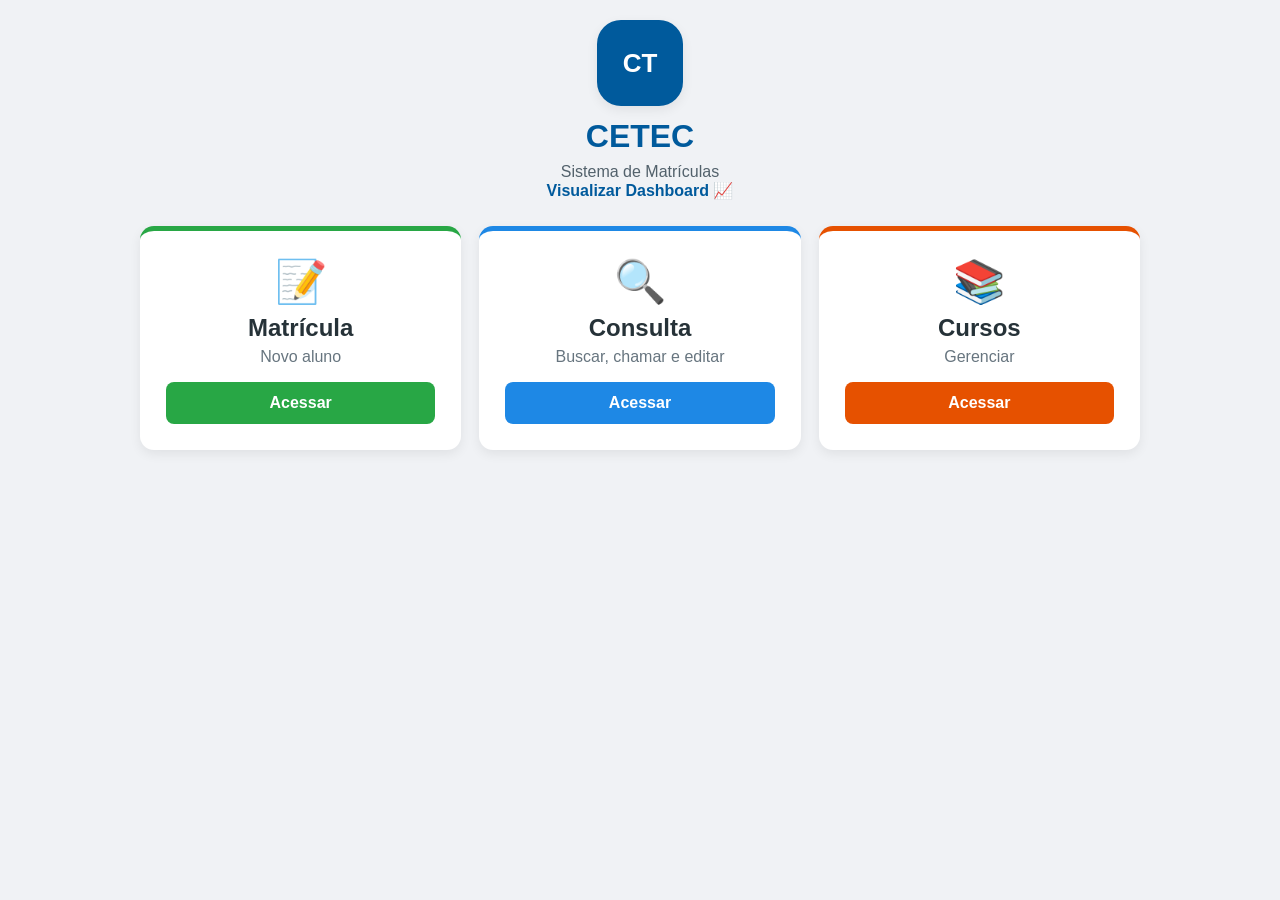
==== index.html @ 82d27384 "Add files via upload" ====
<!DOCTYPE html>
<html lang="pt-br">
<head>
  <meta charset="UTF-8">
  <meta name="viewport" content="width=device-width, initial-scale=1.0">
  <meta name="theme-color" content="#005a9c">
  <title>CETEC - Menu</title>
  <link rel="manifest" href="manifest.json">
  <link rel="icon" href="icon-192.png">
  <link rel="stylesheet" href="style.css">
</head>
<body class="centralizado">
  <div class="header-home">
    <div class="logo-cetec">CT</div>
    <h1>CETEC</h1>
    <p>Sistema de Matrículas</p>
    <a href="dashboard.html" class="header-link">Visualizar Dashboard 📈</a><br>
    <button id="installButton" class="install-btn oculto">Instalar aplicativo</button>
  </div>

  <div class="container-menu">
    <div class="card-menu" id="c-mat">
      <span class="icon">📝</span>
      <h2>Matrícula</h2>
      <p>Novo aluno</p>
      <button>Acessar</button>
    </div>

    <div class="card-menu" id="c-con">
      <span class="icon">🔍</span>
      <h2>Consulta</h2>
      <p>Buscar, chamar e editar</p>
      <button>Acessar</button>
    </div>

    <div class="card-menu" id="c-cur">
      <span class="icon">📚</span>
      <h2>Cursos</h2>
      <p>Gerenciar</p>
      <button>Acessar</button>
    </div>
  </div>

  <script type="module">
    import "./pwa.js";

    document.getElementById("c-mat").onclick = () => window.location.href = "matricula.html";
    document.getElementById("c-con").onclick = () => window.location.href = "consulta.html";
    document.getElementById("c-cur").onclick = () => window.location.href = "cursos.html";
  </script>
</body>
</html>
---- style.css ----
:root {
  --azul: #005a9c;
  --azul-2: #1e88e5;
  --verde: #28a745;
  --laranja: #e65100;
  --vermelho: #dc3545;
  --cinza: #6c757d;
  --fundo: #f0f2f5;
  --texto: #263238;
  --borda: #e6e9ee;
  --sombra: 0 4px 12px rgba(0, 0, 0, 0.07);
}

* { box-sizing: border-box; }

body {
  font-family: Arial, Helvetica, sans-serif;
  background: var(--fundo);
  color: var(--texto);
  margin: 0;
  min-height: 100vh;
}

body.centralizado {
  display: flex;
  flex-direction: column;
  align-items: center;
  padding: 20px;
}

.header-home {
  text-align: center;
  margin-bottom: 26px;
  width: 100%;
  max-width: 1000px;
}

.logo-cetec {
  width: 86px;
  height: 86px;
  border-radius: 24px;
  background: var(--azul);
  color: white;
  display: inline-flex;
  align-items: center;
  justify-content: center;
  font-size: 26px;
  font-weight: 800;
  box-shadow: var(--sombra);
  margin-bottom: 12px;
}

.header-home h1,
.header h1,
.header h2 {
  color: var(--azul);
  margin: 0;
}

.header-home p,
.subtitulo {
  margin: 8px 0 0;
  color: #52616b;
}

.header-link,
.install-btn,
.btn-voltar,
.btn-link {
  display: inline-flex;
  align-items: center;
  justify-content: center;
  gap: 6px;
  text-decoration: none;
  font-weight: bold;
  border: 0;
  border-radius: 8px;
  cursor: pointer;
}

.header-link { color: var(--azul); }
.install-btn { background: var(--azul); color: white; padding: 11px 16px; margin-top: 8px; }
.install-btn.oculto { display: none; }
.btn-link { background: var(--azul); color: white; padding: 10px 15px; }
.btn-positivo { background: var(--verde); }

.container-menu {
  display: grid;
  grid-template-columns: repeat(auto-fit, minmax(220px, 1fr));
  gap: 18px;
  width: 100%;
  max-width: 1000px;
}

.card-menu {
  background: white;
  padding: 26px;
  border-radius: 14px;
  box-shadow: var(--sombra);
  text-align: center;
  border-top: 5px solid var(--azul);
  cursor: pointer;
  transition: transform 0.2s, box-shadow 0.2s;
}

.card-menu:hover { transform: translateY(-4px); box-shadow: 0 8px 18px rgba(0,0,0,.11); }
.card-menu .icon { font-size: 42px; display: block; margin-bottom: 8px; }
.card-menu h2 { margin: 0 0 6px; }
.card-menu p { margin: 0 0 16px; color: #67757f; }
.card-menu button,
button.btn-primario {
  background: var(--azul);
  color: white;
  border: none;
  padding: 12px;
  width: 100%;
  border-radius: 8px;
  cursor: pointer;
  font-weight: bold;
  font-size: 1em;
}

#c-mat { border-color: var(--verde); }
#c-mat button { background: var(--verde); }
#c-con { border-color: var(--azul-2); }
#c-con button { background: var(--azul-2); }
#c-cur { border-color: var(--laranja); }
#c-cur button { background: var(--laranja); }

.page { padding: 16px; }
.container {
  max-width: 1200px;
  margin: 0 auto;
  background: white;
  padding: 20px;
  border-radius: 14px;
  box-shadow: var(--sombra);
}
.full-container { max-width: 1400px; }
.form-container { max-width: 650px; }

.header {
  display: flex;
  justify-content: space-between;
  align-items: center;
  gap: 12px;
  flex-wrap: wrap;
  margin-bottom: 20px;
  border-bottom: 2px solid #f0f2f5;
  padding-bottom: 15px;
}
.header-actions { display: flex; gap: 10px; flex-wrap: wrap; }

.btn-voltar { background: var(--cinza); color: white; padding: 10px 15px; }

label {
  font-weight: bold;
  color: #495057;
  display: block;
  margin-top: 14px;
  margin-bottom: 5px;
}

input, select {
  width: 100%;
  padding: 12px;
  border: 1px solid #cfd7df;
  border-radius: 8px;
  background: #f8f9fa;
  font-size: 1em;
}

input:disabled, select:disabled { opacity: .65; background: #edf1f5; }
input:focus, select:focus { outline: 2px solid rgba(0,90,156,.18); border-color: var(--azul); }

.btns {
  display: flex;
  justify-content: space-between;
  gap: 10px;
  margin-top: 25px;
  border-top: 1px solid #f0f2f5;
  padding-top: 20px;
}

.btn-salvar,
.btn-cancelar,
.btn-secundario,
.btn-add {
  border: none;
  padding: 12px 20px;
  border-radius: 8px;
  cursor: pointer;
  font-weight: bold;
}
.btn-salvar { background: var(--verde); color: white; flex: 1; }
.btn-cancelar { background: var(--cinza); color: white; text-decoration: none; text-align: center; flex: 1; }
.btn-secundario { background: #edf3f8; color: var(--azul); border: 1px solid #cfe0ed; }
.btn-add { background: var(--verde); color: white; }

.filters-box {
  background: #f8fbfe;
  border: 1px solid #dbe7f1;
  border-radius: 14px;
  padding: 15px;
  margin-bottom: 18px;
}
.filters-grid { display: grid; gap: 10px; }
.consulta-grid { grid-template-columns: 1.7fr repeat(4, minmax(145px, 1fr)); }
.dashboard-grid-filtros { grid-template-columns: repeat(6, minmax(145px, 1fr)); }
.field label { margin-top: 0; font-size: .86em; color: #60717d; }
.field-wide { grid-column: span 2; }
.filter-actions { display: flex; gap: 10px; flex-wrap: wrap; margin-top: 14px; }

.summary-grid {
  display: grid;
  grid-template-columns: repeat(auto-fit, minmax(150px, 1fr));
  gap: 12px;
  margin: 14px 0 18px;
}
.summary-card {
  background: white;
  border: 1px solid var(--borda);
  border-radius: 12px;
  padding: 14px;
  box-shadow: 0 3px 9px rgba(0,0,0,.04);
}
.summary-card span { display: block; font-size: .86em; color: #67757f; margin-bottom: 6px; }
.summary-card strong { font-size: 1.9em; color: var(--azul); }
.summary-card.destaque { background: linear-gradient(135deg, #f3f9ff, #ffffff); border-color: #b9d7ee; }

.table-toolbar {
  display: flex;
  justify-content: space-between;
  align-items: center;
  gap: 10px;
  color: #52616b;
  font-size: .95em;
  margin: 5px 0 12px;
}
.table-wrapper { overflow-x: auto; width: 100%; border: 1px solid var(--borda); border-radius: 12px; }
table { width: 100%; border-collapse: collapse; min-width: 980px; }
th, td { padding: 12px; border-bottom: 1px solid var(--borda); text-align: left; vertical-align: middle; }
th { background: #f8f9fa; color: #333; font-size: .9em; }
td small { color: #697984; }
tr:hover td { background: #fbfdff; }

.badge {
  display: inline-flex;
  align-items: center;
  padding: 5px 8px;
  border-radius: 999px;
  font-size: .85em;
  font-weight: bold;
  background: #eef2f5;
  color: #455a64;
  margin-bottom: 6px;
}
.status-espera { background: #fff3e0; color: var(--laranja); }
.status-curso { background: #e8f5e9; color: var(--verde); }
.status-chamado { background: #e3f2fd; color: var(--azul-2); }
.status-matriculado { background: #f3e5f5; color: #8e24aa; }
.status-concluido { background: #eceff1; color: #455a64; }
.status-desistente { background: #ffebee; color: var(--vermelho); }
.status-inline { padding: 8px; font-size: .88em; min-width: 140px; }

.btn-group { display: grid; grid-template-columns: repeat(4, minmax(42px, auto)); gap: 6px; }
.btn-group-5 { grid-template-columns: repeat(4, minmax(42px, auto)); }
.btn { padding: 8px 10px; cursor: pointer; border: none; border-radius: 6px; color: white; font-weight: bold; text-align: center; white-space: nowrap; }
.btn-zap { background: #1fa855; }
.btn-pdf { background: #17a2b8; }
.btn-edit { background: #ffc107; color: black; }
.btn-del { background: var(--vermelho); }

.grid-dashboard {
  display: grid;
  grid-template-columns: repeat(auto-fit, minmax(300px, 1fr));
  gap: 20px;
}
.card-dashboard {
  background: white;
  padding: 20px;
  border-radius: 14px;
  text-align: center;
  box-shadow: 0 4px 10px rgba(0,0,0,0.05);
  border: 1px solid var(--borda);
}
.card-dashboard h3 { margin-top: 0; color: #32434d; }
.big-num { font-size: 3.5em; color: var(--azul); font-weight: bold; }
.chart-box { height: 270px; position: relative; width: 100%; }

.add-box { display: grid; grid-template-columns: 1fr auto; gap: 10px; margin-bottom: 24px; }
ul.lista { list-style: none; padding: 0; margin: 0; }
ul.lista li { padding: 15px; border-bottom: 1px solid #eee; display: flex; justify-content: space-between; align-items: center; gap: 10px; font-size: 1.05em; }

.loading { opacity: .75; }
.empty { text-align: center; color: #67757f; padding: 24px; }

@media (max-width: 1100px) {
  .consulta-grid,
  .dashboard-grid-filtros { grid-template-columns: repeat(2, minmax(0, 1fr)); }
  .field-wide { grid-column: span 2; }
}

@media (max-width: 720px) {
  .page { padding: 10px; }
  .container { padding: 16px; }
  .consulta-grid,
  .dashboard-grid-filtros { grid-template-columns: 1fr; }
  .field-wide { grid-column: span 1; }
  .btns { flex-direction: column; }
  .add-box { grid-template-columns: 1fr; }
  .header h1, .header h2 { font-size: 1.35em; }
  .header-actions { width: 100%; }
  .header-actions a { flex: 1; }
  .btn-group, .btn-group-5 { grid-template-columns: repeat(2, minmax(44px, 1fr)); }
  body.centralizado { padding: 14px; }
  .summary-card strong { font-size: 1.55em; }
  .chart-box { height: 240px; }
}

@media print {
  body { background: white; }
  .no-print, .filter-actions, .header-actions, .btn-group, .status-inline, .btn-voltar, .btn-link { display: none !important; }
  .page { padding: 0; }
  .container { box-shadow: none; border-radius: 0; max-width: none; }
  .filters-box { display: none; }
  .table-wrapper { overflow: visible; border: none; }
  table { min-width: 0; font-size: 11px; }
  th, td { padding: 7px; }
  .summary-grid { grid-template-columns: repeat(5, 1fr); }
}
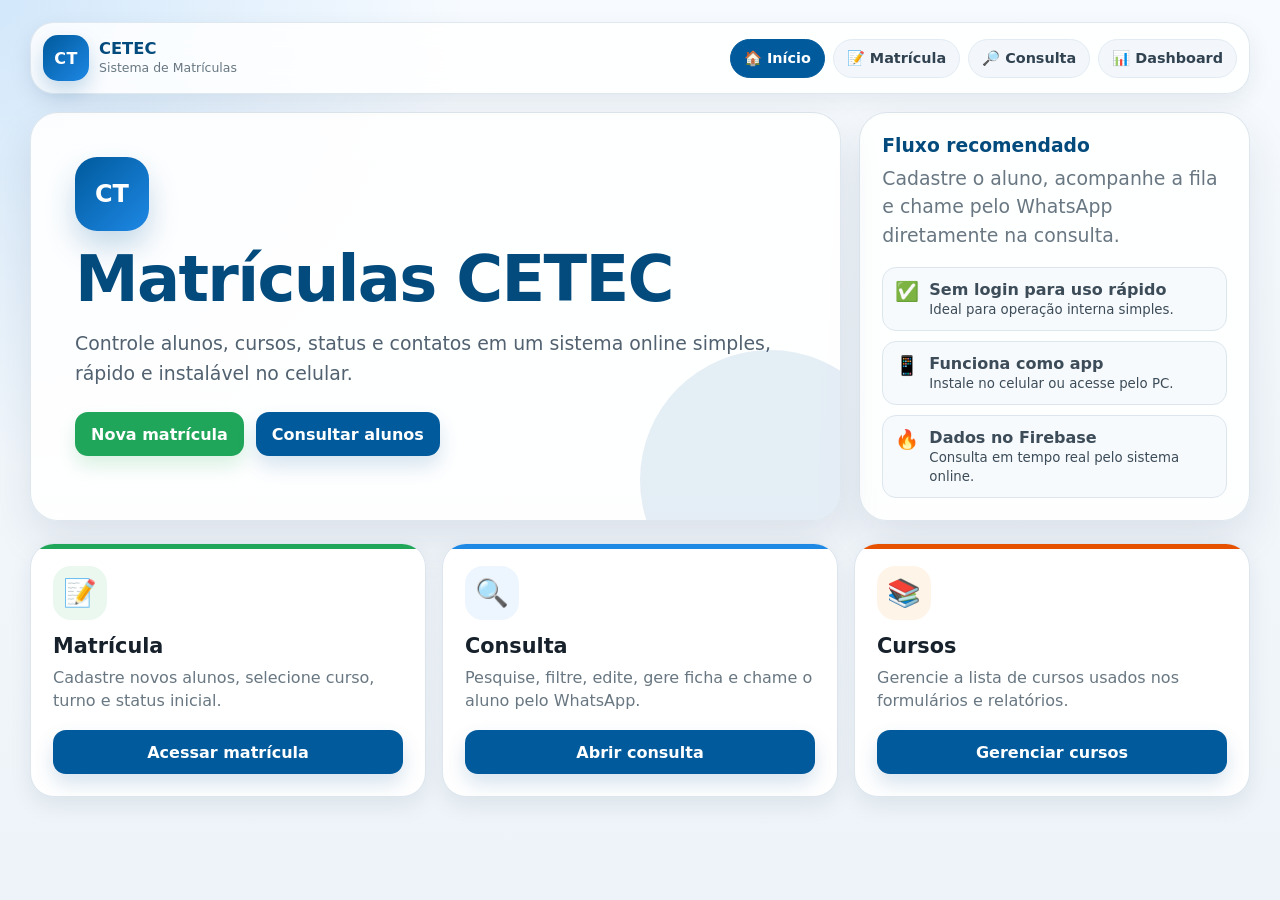
==== commit 8fa58420: "Add files via upload" ====
--- a/index.html
+++ b/index.html
@@ -4,49 +4,85 @@
   <meta charset="UTF-8">
   <meta name="viewport" content="width=device-width, initial-scale=1.0">
   <meta name="theme-color" content="#005a9c">
-  <title>CETEC - Menu</title>
+  <title>CETEC - Sistema de Matrículas</title>
   <link rel="manifest" href="manifest.json">
   <link rel="icon" href="icon-192.png">
   <link rel="stylesheet" href="style.css">
 </head>
-<body class="centralizado">
-  <div class="header-home">
-    <div class="logo-cetec">CT</div>
-    <h1>CETEC</h1>
-    <p>Sistema de Matrículas</p>
-    <a href="dashboard.html" class="header-link">Visualizar Dashboard 📈</a><br>
-    <button id="installButton" class="install-btn oculto">Instalar aplicativo</button>
-  </div>
+<body class="home-page">
+  <header class="topbar">
+    <a class="brand" href="index.html" aria-label="Ir para o menu inicial">
+      <span class="brand-mark">CT</span>
+      <span class="brand-text"><strong>CETEC</strong><span>Sistema de Matrículas</span></span>
+    </a>
+    <nav class="nav-pills" aria-label="Navegação principal">
+      <a class="active" href="index.html">🏠 Início</a>
+      <a href="matricula.html">📝 Matrícula</a>
+      <a href="consulta.html">🔎 Consulta</a>
+      <a href="dashboard.html">📊 Dashboard</a>
+    </nav>
+  </header>
 
-  <div class="container-menu">
-    <div class="card-menu" id="c-mat">
-      <span class="icon">📝</span>
-      <h2>Matrícula</h2>
-      <p>Novo aluno</p>
-      <button>Acessar</button>
-    </div>
+  <main class="home-shell">
+    <section class="hero">
+      <div class="hero-card">
+        <div class="hero-logo">CT</div>
+        <h1>Matrículas CETEC</h1>
+        <p>Controle alunos, cursos, status e contatos em um sistema online simples, rápido e instalável no celular.</p>
+        <div class="hero-actions">
+          <a class="btn btn-positivo" href="matricula.html">Nova matrícula</a>
+          <a class="btn btn-link" href="consulta.html">Consultar alunos</a>
+          <button id="installButton" class="install-btn oculto" type="button">Instalar aplicativo</button>
+        </div>
+      </div>
 
-    <div class="card-menu" id="c-con">
-      <span class="icon">🔍</span>
-      <h2>Consulta</h2>
-      <p>Buscar, chamar e editar</p>
-      <button>Acessar</button>
-    </div>
+      <aside class="side-card">
+        <div>
+          <h3>Fluxo recomendado</h3>
+          <p>Cadastre o aluno, acompanhe a fila e chame pelo WhatsApp diretamente na consulta.</p>
+        </div>
+        <div class="info-list">
+          <div class="info-item"><span>✅</span><div><strong>Sem login para uso rápido</strong><br><small>Ideal para operação interna simples.</small></div></div>
+          <div class="info-item"><span>📱</span><div><strong>Funciona como app</strong><br><small>Instale no celular ou acesse pelo PC.</small></div></div>
+          <div class="info-item"><span>🔥</span><div><strong>Dados no Firebase</strong><br><small>Consulta em tempo real pelo sistema online.</small></div></div>
+        </div>
+      </aside>
+    </section>
 
-    <div class="card-menu" id="c-cur">
-      <span class="icon">📚</span>
-      <h2>Cursos</h2>
-      <p>Gerenciar</p>
-      <button>Acessar</button>
-    </div>
-  </div>
+    <section class="container-menu" aria-label="Atalhos do sistema">
+      <div class="card-menu" id="c-mat" role="button" tabindex="0">
+        <span class="icon">📝</span>
+        <h2>Matrícula</h2>
+        <p>Cadastre novos alunos, selecione curso, turno e status inicial.</p>
+        <button type="button">Acessar matrícula</button>
+      </div>
+
+      <div class="card-menu" id="c-con" role="button" tabindex="0">
+        <span class="icon">🔍</span>
+        <h2>Consulta</h2>
+        <p>Pesquise, filtre, edite, gere ficha e chame o aluno pelo WhatsApp.</p>
+        <button type="button">Abrir consulta</button>
+      </div>
+
+      <div class="card-menu" id="c-cur" role="button" tabindex="0">
+        <span class="icon">📚</span>
+        <h2>Cursos</h2>
+        <p>Gerencie a lista de cursos usados nos formulários e relatórios.</p>
+        <button type="button">Gerenciar cursos</button>
+      </div>
+    </section>
+  </main>
 
   <script type="module">
     import "./pwa.js";
-
-    document.getElementById("c-mat").onclick = () => window.location.href = "matricula.html";
-    document.getElementById("c-con").onclick = () => window.location.href = "consulta.html";
-    document.getElementById("c-cur").onclick = () => window.location.href = "cursos.html";
+    const ir = (id, url) => {
+      const el = document.getElementById(id);
+      el.onclick = () => window.location.href = url;
+      el.onkeydown = (event) => { if (event.key === "Enter") window.location.href = url; };
+    };
+    ir("c-mat", "matricula.html");
+    ir("c-con", "consulta.html");
+    ir("c-cur", "cursos.html");
   </script>
 </body>
 </html>
--- a/style.css
+++ b/style.css
@@ -1,331 +1,506 @@
 :root {
-  --azul: #005a9c;
-  --azul-2: #1e88e5;
-  --verde: #28a745;
-  --laranja: #e65100;
-  --vermelho: #dc3545;
-  --cinza: #6c757d;
-  --fundo: #f0f2f5;
-  --texto: #263238;
-  --borda: #e6e9ee;
-  --sombra: 0 4px 12px rgba(0, 0, 0, 0.07);
+  --primary: #005a9c;
+  --primary-700: #034a7d;
+  --primary-50: #eef7ff;
+  --accent: #1e88e5;
+  --success: #20a65a;
+  --warning: #e65100;
+  --danger: #dc3545;
+  --purple: #8e24aa;
+  --muted: #687782;
+  --text: #17212b;
+  --surface: #ffffff;
+  --surface-soft: #f7fafd;
+  --border: #dde6ee;
+  --bg: #edf3f8;
+  --radius: 18px;
+  --radius-sm: 12px;
+  --shadow: 0 18px 45px rgba(15, 41, 68, .10);
+  --shadow-soft: 0 8px 22px rgba(15, 41, 68, .08);
 }
 
 * { box-sizing: border-box; }
-
+html { scroll-behavior: smooth; }
 body {
-  font-family: Arial, Helvetica, sans-serif;
-  background: var(--fundo);
-  color: var(--texto);
   margin: 0;
   min-height: 100vh;
-}
-
-body.centralizado {
+  font-family: Inter, ui-sans-serif, system-ui, -apple-system, BlinkMacSystemFont, "Segoe UI", Arial, sans-serif;
+  color: var(--text);
+  background:
+    radial-gradient(circle at top left, rgba(30,136,229,.17), transparent 30%),
+    linear-gradient(180deg, #f7fbff 0%, var(--bg) 100%);
+}
+
+body.home-page { padding: 22px; }
+body.app-page { padding: 18px; }
+
+a { color: inherit; }
+button, input, select { font: inherit; }
+button { -webkit-tap-highlight-color: transparent; }
+
+.topbar {
+  width: min(1220px, 100%);
+  margin: 0 auto 18px;
+  display: flex;
+  align-items: center;
+  justify-content: space-between;
+  gap: 14px;
+  padding: 12px;
+  background: rgba(255,255,255,.84);
+  border: 1px solid rgba(221,230,238,.9);
+  border-radius: 24px;
+  box-shadow: var(--shadow-soft);
+  backdrop-filter: blur(14px);
+  position: sticky;
+  top: 10px;
+  z-index: 30;
+}
+.brand {
+  display: inline-flex;
+  align-items: center;
+  gap: 10px;
+  text-decoration: none;
+  min-width: max-content;
+}
+.brand-mark {
+  width: 46px;
+  height: 46px;
+  border-radius: 15px;
+  display: inline-flex;
+  align-items: center;
+  justify-content: center;
+  background: linear-gradient(135deg, var(--primary), var(--accent));
+  color: #fff;
+  font-weight: 900;
+  letter-spacing: .5px;
+  box-shadow: 0 10px 20px rgba(0,90,156,.22);
+}
+.brand-text strong { display: block; color: var(--primary-700); line-height: 1; font-size: 1.02rem; }
+.brand-text span { display: block; color: var(--muted); font-size: .78rem; margin-top: 3px; }
+.nav-pills {
+  display: flex;
+  align-items: center;
+  justify-content: flex-end;
+  gap: 8px;
+  flex-wrap: wrap;
+}
+.nav-pills a,
+.header-link {
+  display: inline-flex;
+  align-items: center;
+  justify-content: center;
+  gap: 7px;
+  text-decoration: none;
+  color: #314251;
+  background: #f3f7fb;
+  border: 1px solid #e2ebf3;
+  border-radius: 999px;
+  padding: 10px 13px;
+  font-weight: 800;
+  font-size: .9rem;
+  transition: .18s ease;
+}
+.nav-pills a:hover,
+.header-link:hover { background: var(--primary-50); color: var(--primary); transform: translateY(-1px); }
+.nav-pills a.active { background: var(--primary); color: #fff; border-color: var(--primary); }
+
+.app-main,
+.home-shell,
+.container {
+  width: min(1220px, 100%);
+  margin: 0 auto;
+}
+.container {
+  background: var(--surface);
+  border: 1px solid rgba(221,230,238,.95);
+  border-radius: var(--radius);
+  box-shadow: var(--shadow);
+  padding: 22px;
+}
+.full-container { max-width: 1420px; }
+.form-container { max-width: 820px; }
+
+.hero {
+  width: min(1220px, 100%);
+  margin: 0 auto 22px;
+  display: grid;
+  grid-template-columns: minmax(0, 1.35fr) minmax(320px, .65fr);
+  gap: 18px;
+  align-items: stretch;
+}
+.hero-card,
+.side-card,
+.panel {
+  background: rgba(255,255,255,.9);
+  border: 1px solid rgba(221,230,238,.95);
+  border-radius: 28px;
+  box-shadow: var(--shadow);
+}
+.hero-card { padding: clamp(24px, 4vw, 44px); overflow: hidden; position: relative; }
+.hero-card::after {
+  content: "";
+  position: absolute;
+  inset: auto -60px -90px auto;
+  width: 260px;
+  height: 260px;
+  border-radius: 50%;
+  background: rgba(0,90,156,.10);
+}
+.logo-cetec,
+.hero-logo {
+  width: 74px;
+  height: 74px;
+  border-radius: 22px;
+  background: linear-gradient(135deg, var(--primary), var(--accent));
+  color: #fff;
+  display: inline-flex;
+  align-items: center;
+  justify-content: center;
+  font-size: 24px;
+  font-weight: 900;
+  box-shadow: 0 16px 30px rgba(0,90,156,.22);
+  margin-bottom: 18px;
+}
+.hero h1 {
+  margin: 0;
+  color: var(--primary-700);
+  font-size: clamp(2.1rem, 5vw, 4.2rem);
+  line-height: .95;
+  letter-spacing: -1.7px;
+}
+.hero p { color: #516170; font-size: clamp(1rem, 2vw, 1.18rem); max-width: 720px; line-height: 1.6; margin: 18px 0 0; }
+.hero-actions { display: flex; flex-wrap: wrap; gap: 12px; margin-top: 24px; position: relative; z-index: 2; }
+.side-card { padding: 22px; display: flex; flex-direction: column; justify-content: space-between; }
+.side-card h3 { margin: 0 0 8px; color: var(--primary-700); }
+.side-card p { color: var(--muted); margin: 0; line-height: 1.5; }
+.info-list { display: grid; gap: 10px; margin-top: 18px; }
+.info-item { display: flex; gap: 10px; align-items: flex-start; color: #3c4c58; background: var(--surface-soft); border: 1px solid var(--border); border-radius: 14px; padding: 12px; }
+.info-item span:first-child { font-size: 1.2rem; }
+
+.container-menu {
+  width: min(1220px, 100%);
+  margin: 0 auto;
+  display: grid;
+  grid-template-columns: repeat(3, minmax(0, 1fr));
+  gap: 16px;
+}
+.card-menu {
+  background: var(--surface);
+  border: 1px solid var(--border);
+  border-radius: 24px;
+  box-shadow: var(--shadow-soft);
+  padding: 22px;
+  min-height: 230px;
   display: flex;
   flex-direction: column;
-  align-items: center;
-  padding: 20px;
-}
-
-.header-home {
-  text-align: center;
-  margin-bottom: 26px;
-  width: 100%;
-  max-width: 1000px;
-}
-
-.logo-cetec {
-  width: 86px;
-  height: 86px;
-  border-radius: 24px;
-  background: var(--azul);
-  color: white;
+  cursor: pointer;
+  transition: transform .18s ease, box-shadow .18s ease, border-color .18s ease;
+  position: relative;
+  overflow: hidden;
+}
+.card-menu::before { content: ""; position: absolute; inset: 0 0 auto; height: 5px; background: var(--primary); }
+.card-menu:hover { transform: translateY(-4px); box-shadow: var(--shadow); border-color: rgba(0,90,156,.28); }
+.card-menu .icon {
+  width: 54px;
+  height: 54px;
   display: inline-flex;
   align-items: center;
   justify-content: center;
-  font-size: 26px;
-  font-weight: 800;
-  box-shadow: var(--sombra);
-  margin-bottom: 12px;
-}
-
-.header-home h1,
-.header h1,
-.header h2 {
-  color: var(--azul);
-  margin: 0;
-}
-
-.header-home p,
-.subtitulo {
-  margin: 8px 0 0;
-  color: #52616b;
-}
-
-.header-link,
-.install-btn,
-.btn-voltar,
-.btn-link {
-  display: inline-flex;
-  align-items: center;
-  justify-content: center;
-  gap: 6px;
-  text-decoration: none;
-  font-weight: bold;
-  border: 0;
-  border-radius: 8px;
-  cursor: pointer;
-}
-
-.header-link { color: var(--azul); }
-.install-btn { background: var(--azul); color: white; padding: 11px 16px; margin-top: 8px; }
-.install-btn.oculto { display: none; }
-.btn-link { background: var(--azul); color: white; padding: 10px 15px; }
-.btn-positivo { background: var(--verde); }
-
-.container-menu {
-  display: grid;
-  grid-template-columns: repeat(auto-fit, minmax(220px, 1fr));
-  gap: 18px;
-  width: 100%;
-  max-width: 1000px;
-}
-
-.card-menu {
-  background: white;
-  padding: 26px;
-  border-radius: 14px;
-  box-shadow: var(--sombra);
-  text-align: center;
-  border-top: 5px solid var(--azul);
-  cursor: pointer;
-  transition: transform 0.2s, box-shadow 0.2s;
-}
-
-.card-menu:hover { transform: translateY(-4px); box-shadow: 0 8px 18px rgba(0,0,0,.11); }
-.card-menu .icon { font-size: 42px; display: block; margin-bottom: 8px; }
-.card-menu h2 { margin: 0 0 6px; }
-.card-menu p { margin: 0 0 16px; color: #67757f; }
-.card-menu button,
-button.btn-primario {
-  background: var(--azul);
-  color: white;
-  border: none;
-  padding: 12px;
-  width: 100%;
-  border-radius: 8px;
-  cursor: pointer;
-  font-weight: bold;
-  font-size: 1em;
-}
-
-#c-mat { border-color: var(--verde); }
-#c-mat button { background: var(--verde); }
-#c-con { border-color: var(--azul-2); }
-#c-con button { background: var(--azul-2); }
-#c-cur { border-color: var(--laranja); }
-#c-cur button { background: var(--laranja); }
-
-.page { padding: 16px; }
-.container {
-  max-width: 1200px;
-  margin: 0 auto;
-  background: white;
-  padding: 20px;
-  border-radius: 14px;
-  box-shadow: var(--sombra);
-}
-.full-container { max-width: 1400px; }
-.form-container { max-width: 650px; }
-
-.header {
+  border-radius: 18px;
+  background: var(--primary-50);
+  font-size: 27px;
+  margin-bottom: 14px;
+}
+.card-menu h2 { margin: 0 0 8px; color: var(--text); font-size: 1.3rem; }
+.card-menu p { color: var(--muted); margin: 0 0 18px; line-height: 1.45; }
+.card-menu button { margin-top: auto; }
+#c-mat::before { background: var(--success); }
+#c-con::before { background: var(--accent); }
+#c-cur::before { background: var(--warning); }
+#c-mat .icon { background: #eaf8f0; }
+#c-con .icon { background: #edf6ff; }
+#c-cur .icon { background: #fff4e8; }
+
+.header,
+.page-heading {
   display: flex;
   justify-content: space-between;
-  align-items: center;
-  gap: 12px;
+  align-items: flex-start;
+  gap: 16px;
   flex-wrap: wrap;
   margin-bottom: 20px;
-  border-bottom: 2px solid #f0f2f5;
-  padding-bottom: 15px;
-}
+}
+.header { border-bottom: 1px solid var(--border); padding-bottom: 16px; }
+.header h1,
+.header h2,
+.page-heading h1,
+.page-heading h2 { margin: 0; color: var(--primary-700); letter-spacing: -.3px; }
+.subtitulo { margin: 7px 0 0; color: var(--muted); line-height: 1.45; }
 .header-actions { display: flex; gap: 10px; flex-wrap: wrap; }
 
-.btn-voltar { background: var(--cinza); color: white; padding: 10px 15px; }
-
-label {
-  font-weight: bold;
-  color: #495057;
-  display: block;
-  margin-top: 14px;
-  margin-bottom: 5px;
-}
-
-input, select {
-  width: 100%;
-  padding: 12px;
-  border: 1px solid #cfd7df;
-  border-radius: 8px;
-  background: #f8f9fa;
-  font-size: 1em;
-}
-
-input:disabled, select:disabled { opacity: .65; background: #edf1f5; }
-input:focus, select:focus { outline: 2px solid rgba(0,90,156,.18); border-color: var(--azul); }
-
-.btns {
-  display: flex;
-  justify-content: space-between;
-  gap: 10px;
-  margin-top: 25px;
-  border-top: 1px solid #f0f2f5;
-  padding-top: 20px;
-}
-
+.btn,
+.card-menu button,
+.install-btn,
+.btn-link,
+.btn-voltar,
 .btn-salvar,
 .btn-cancelar,
 .btn-secundario,
-.btn-add {
-  border: none;
-  padding: 12px 20px;
-  border-radius: 8px;
+.btn-add,
+button.btn-primario {
+  display: inline-flex;
+  align-items: center;
+  justify-content: center;
+  gap: 8px;
+  border: 0;
+  border-radius: 13px;
+  padding: 12px 16px;
+  font-weight: 900;
+  text-decoration: none;
   cursor: pointer;
-  font-weight: bold;
-}
-.btn-salvar { background: var(--verde); color: white; flex: 1; }
-.btn-cancelar { background: var(--cinza); color: white; text-decoration: none; text-align: center; flex: 1; }
-.btn-secundario { background: #edf3f8; color: var(--azul); border: 1px solid #cfe0ed; }
-.btn-add { background: var(--verde); color: white; }
+  transition: transform .16s ease, filter .16s ease, box-shadow .16s ease;
+  min-height: 44px;
+}
+.btn:hover,
+.card-menu button:hover,
+.install-btn:hover,
+.btn-link:hover,
+.btn-voltar:hover,
+.btn-salvar:hover,
+.btn-cancelar:hover,
+.btn-secundario:hover,
+.btn-add:hover { transform: translateY(-1px); filter: brightness(.99); }
+.btn:disabled,
+.btn-salvar:disabled,
+.btn-add:disabled { opacity: .65; cursor: not-allowed; transform: none; }
+.btn-link,
+button.btn-primario,
+.card-menu button,
+.install-btn { background: var(--primary); color: #fff; box-shadow: 0 10px 20px rgba(0,90,156,.16); }
+.btn-positivo,
+.btn-salvar,
+.btn-add { background: var(--success); color: #fff; box-shadow: 0 10px 18px rgba(32,166,90,.16); }
+.btn-voltar,
+.btn-cancelar { background: #eef3f7; color: #324654; border: 1px solid var(--border); }
+.btn-secundario { background: var(--primary-50); color: var(--primary-700); border: 1px solid #cbe2f5; }
+.btn-danger,
+.btn-del { background: var(--danger); color: #fff; }
+.btn-zap { background: #1fa855; color: #fff; }
+.btn-pdf { background: #1295ad; color: #fff; }
+.btn-edit { background: #f7c948; color: #263238; }
+.btn-sm { padding: 8px 10px; min-height: 38px; border-radius: 10px; font-size: .87rem; }
+.oculto { display: none !important; }
+
+.form-section {
+  background: var(--surface-soft);
+  border: 1px solid var(--border);
+  border-radius: 18px;
+  padding: 18px;
+  margin-bottom: 16px;
+}
+.section-title { display: flex; align-items: center; gap: 9px; margin: 0 0 14px; color: var(--primary-700); font-size: 1rem; }
+.form-grid { display: grid; grid-template-columns: repeat(2, minmax(0, 1fr)); gap: 14px; }
+.field { min-width: 0; }
+.field.full { grid-column: 1 / -1; }
+label { display: block; margin: 0 0 7px; font-weight: 850; color: #334756; font-size: .92rem; }
+.hint { display: block; margin-top: 6px; color: var(--muted); font-size: .82rem; }
+input, select {
+  width: 100%;
+  min-height: 46px;
+  border: 1px solid #cfdbe6;
+  border-radius: 13px;
+  background: #fff;
+  padding: 12px 13px;
+  color: var(--text);
+  outline: none;
+  box-shadow: 0 1px 0 rgba(0,0,0,.02);
+}
+input:focus, select:focus { border-color: var(--primary); box-shadow: 0 0 0 4px rgba(0,90,156,.12); }
+input:disabled, select:disabled { opacity: .65; background: #eef3f7; }
+.btns { display: flex; gap: 10px; margin-top: 18px; }
+.btns > * { flex: 1; }
 
 .filters-box {
-  background: #f8fbfe;
-  border: 1px solid #dbe7f1;
-  border-radius: 14px;
-  padding: 15px;
+  background: linear-gradient(180deg, #ffffff, #f8fbfe);
+  border: 1px solid var(--border);
+  border-radius: 22px;
+  padding: 16px;
   margin-bottom: 18px;
 }
-.filters-grid { display: grid; gap: 10px; }
-.consulta-grid { grid-template-columns: 1.7fr repeat(4, minmax(145px, 1fr)); }
-.dashboard-grid-filtros { grid-template-columns: repeat(6, minmax(145px, 1fr)); }
-.field label { margin-top: 0; font-size: .86em; color: #60717d; }
+.filters-title { display: flex; align-items: center; justify-content: space-between; gap: 10px; margin-bottom: 12px; }
+.filters-title strong { color: var(--primary-700); }
+.filters-grid { display: grid; gap: 12px; }
+.consulta-grid { grid-template-columns: minmax(260px, 2fr) repeat(4, minmax(150px, 1fr)); }
+.dashboard-grid-filtros { grid-template-columns: repeat(6, minmax(140px, 1fr)); }
 .field-wide { grid-column: span 2; }
 .filter-actions { display: flex; gap: 10px; flex-wrap: wrap; margin-top: 14px; }
 
 .summary-grid {
   display: grid;
-  grid-template-columns: repeat(auto-fit, minmax(150px, 1fr));
+  grid-template-columns: repeat(5, minmax(0, 1fr));
   gap: 12px;
   margin: 14px 0 18px;
 }
+.dashboard-summary { grid-template-columns: repeat(6, minmax(0, 1fr)); }
 .summary-card {
-  background: white;
-  border: 1px solid var(--borda);
-  border-radius: 12px;
-  padding: 14px;
-  box-shadow: 0 3px 9px rgba(0,0,0,.04);
-}
-.summary-card span { display: block; font-size: .86em; color: #67757f; margin-bottom: 6px; }
-.summary-card strong { font-size: 1.9em; color: var(--azul); }
-.summary-card.destaque { background: linear-gradient(135deg, #f3f9ff, #ffffff); border-color: #b9d7ee; }
+  background: var(--surface);
+  border: 1px solid var(--border);
+  border-radius: 18px;
+  padding: 16px;
+  box-shadow: var(--shadow-soft);
+  min-width: 0;
+}
+.summary-card span { display: block; color: var(--muted); font-size: .84rem; font-weight: 800; margin-bottom: 7px; }
+.summary-card strong { color: var(--primary-700); font-size: clamp(1.55rem, 3vw, 2.15rem); line-height: 1; }
+.summary-card.destaque { background: linear-gradient(135deg, var(--primary), var(--accent)); color: #fff; border: 0; }
+.summary-card.destaque span,
+.summary-card.destaque strong { color: #fff; }
 
 .table-toolbar {
   display: flex;
+  align-items: center;
   justify-content: space-between;
+  gap: 12px;
+  margin: 8px 0 12px;
+  color: var(--muted);
+  font-weight: 750;
+}
+.table-wrapper {
+  overflow-x: auto;
+  width: 100%;
+  border: 1px solid var(--border);
+  border-radius: 18px;
+  background: var(--surface);
+}
+table { width: 100%; border-collapse: collapse; min-width: 1080px; }
+th, td { padding: 14px 13px; border-bottom: 1px solid var(--border); text-align: left; vertical-align: middle; }
+th { background: #f7fafc; color: #3b4b58; font-size: .82rem; text-transform: uppercase; letter-spacing: .04em; }
+td { color: #273540; }
+td small { color: var(--muted); display: inline-block; margin-top: 3px; }
+tr:hover td { background: #fbfdff; }
+.empty { text-align: center; color: var(--muted); padding: 28px !important; }
+
+.badge {
+  display: inline-flex;
+  align-items: center;
+  justify-content: center;
+  padding: 6px 10px;
+  border-radius: 999px;
+  font-size: .82rem;
+  font-weight: 900;
+  background: #edf2f6;
+  color: #455a64;
+  white-space: nowrap;
+}
+.status-espera { background: #fff3e0; color: var(--warning); }
+.status-chamado { background: #e3f2fd; color: var(--accent); }
+.status-matriculado { background: #f3e5f5; color: var(--purple); }
+.status-curso { background: #e8f5e9; color: var(--success); }
+.status-concluido { background: #eceff1; color: #455a64; }
+.status-desistente { background: #ffebee; color: var(--danger); }
+.status-inline { min-width: 150px; padding: 9px 10px; min-height: 40px; border-radius: 11px; margin-top: 8px; font-size: .9rem; }
+.btn-group { display: grid; grid-template-columns: repeat(2, minmax(70px, 1fr)); gap: 7px; min-width: 170px; }
+
+.student-cards { display: none; gap: 12px; }
+.student-card {
+  background: var(--surface);
+  border: 1px solid var(--border);
+  border-radius: 20px;
+  padding: 15px;
+  box-shadow: var(--shadow-soft);
+}
+.student-card-head { display: flex; justify-content: space-between; gap: 10px; align-items: flex-start; margin-bottom: 12px; }
+.student-card h3 { margin: 0; font-size: 1.05rem; color: var(--text); line-height: 1.25; }
+.student-card .cpf { color: var(--muted); font-size: .86rem; margin-top: 3px; }
+.student-info { display: grid; gap: 8px; margin: 12px 0; }
+.student-info div { display: flex; justify-content: space-between; gap: 10px; border-top: 1px solid #edf2f6; padding-top: 8px; font-size: .92rem; }
+.student-info span:first-child { color: var(--muted); font-weight: 800; }
+.student-actions { display: grid; grid-template-columns: repeat(2, 1fr); gap: 8px; margin-top: 12px; }
+.student-card select { margin-top: 10px; }
+
+.grid-dashboard { display: grid; grid-template-columns: repeat(2, minmax(0, 1fr)); gap: 16px; }
+.card-dashboard {
+  background: var(--surface);
+  border: 1px solid var(--border);
+  border-radius: 22px;
+  padding: 18px;
+  box-shadow: var(--shadow-soft);
+}
+.card-dashboard h3 { margin: 0 0 12px; color: var(--primary-700); }
+.big-num { font-size: 3.5rem; color: var(--primary); font-weight: 900; }
+.chart-box { height: 300px; position: relative; width: 100%; }
+
+.add-box { display: grid; grid-template-columns: 1fr auto; gap: 10px; margin-bottom: 18px; }
+ul.lista { list-style: none; padding: 0; margin: 0; display: grid; gap: 10px; }
+ul.lista li {
+  padding: 14px;
+  border: 1px solid var(--border);
+  border-radius: 16px;
+  display: flex;
+  justify-content: space-between;
   align-items: center;
   gap: 10px;
-  color: #52616b;
-  font-size: .95em;
-  margin: 5px 0 12px;
-}
-.table-wrapper { overflow-x: auto; width: 100%; border: 1px solid var(--borda); border-radius: 12px; }
-table { width: 100%; border-collapse: collapse; min-width: 980px; }
-th, td { padding: 12px; border-bottom: 1px solid var(--borda); text-align: left; vertical-align: middle; }
-th { background: #f8f9fa; color: #333; font-size: .9em; }
-td small { color: #697984; }
-tr:hover td { background: #fbfdff; }
-
-.badge {
-  display: inline-flex;
-  align-items: center;
-  padding: 5px 8px;
-  border-radius: 999px;
-  font-size: .85em;
-  font-weight: bold;
-  background: #eef2f5;
-  color: #455a64;
-  margin-bottom: 6px;
-}
-.status-espera { background: #fff3e0; color: var(--laranja); }
-.status-curso { background: #e8f5e9; color: var(--verde); }
-.status-chamado { background: #e3f2fd; color: var(--azul-2); }
-.status-matriculado { background: #f3e5f5; color: #8e24aa; }
-.status-concluido { background: #eceff1; color: #455a64; }
-.status-desistente { background: #ffebee; color: var(--vermelho); }
-.status-inline { padding: 8px; font-size: .88em; min-width: 140px; }
-
-.btn-group { display: grid; grid-template-columns: repeat(4, minmax(42px, auto)); gap: 6px; }
-.btn-group-5 { grid-template-columns: repeat(4, minmax(42px, auto)); }
-.btn { padding: 8px 10px; cursor: pointer; border: none; border-radius: 6px; color: white; font-weight: bold; text-align: center; white-space: nowrap; }
-.btn-zap { background: #1fa855; }
-.btn-pdf { background: #17a2b8; }
-.btn-edit { background: #ffc107; color: black; }
-.btn-del { background: var(--vermelho); }
-
-.grid-dashboard {
-  display: grid;
-  grid-template-columns: repeat(auto-fit, minmax(300px, 1fr));
-  gap: 20px;
-}
-.card-dashboard {
-  background: white;
-  padding: 20px;
-  border-radius: 14px;
-  text-align: center;
-  box-shadow: 0 4px 10px rgba(0,0,0,0.05);
-  border: 1px solid var(--borda);
-}
-.card-dashboard h3 { margin-top: 0; color: #32434d; }
-.big-num { font-size: 3.5em; color: var(--azul); font-weight: bold; }
-.chart-box { height: 270px; position: relative; width: 100%; }
-
-.add-box { display: grid; grid-template-columns: 1fr auto; gap: 10px; margin-bottom: 24px; }
-ul.lista { list-style: none; padding: 0; margin: 0; }
-ul.lista li { padding: 15px; border-bottom: 1px solid #eee; display: flex; justify-content: space-between; align-items: center; gap: 10px; font-size: 1.05em; }
-
-.loading { opacity: .75; }
-.empty { text-align: center; color: #67757f; padding: 24px; }
-
-@media (max-width: 1100px) {
-  .consulta-grid,
-  .dashboard-grid-filtros { grid-template-columns: repeat(2, minmax(0, 1fr)); }
+  background: var(--surface-soft);
+}
+.course-name { font-weight: 900; color: #2d3b46; }
+
+.import-box { max-width: 960px; margin: 0 auto; }
+pre.log-box { background:#0f172a; color:#e5e7eb; border-radius:16px; padding:14px; white-space:pre-wrap; max-height:330px; overflow:auto; }
+.alert { background:#fff8e6; border:1px solid #ffe0a3; color:#4d3a00; padding:13px; border-radius:14px; margin:12px 0; }
+.alert.ok { background:#e9f8f0; border-color:#bbebce; color:#135f34; }
+.alert.err { background:#fff0f0; border-color:#ffc9c9; color:#8a1f1f; }
+
+@media (max-width: 1120px) {
+  .hero { grid-template-columns: 1fr; }
+  .container-menu { grid-template-columns: repeat(2, minmax(0, 1fr)); }
+  .consulta-grid, .dashboard-grid-filtros { grid-template-columns: repeat(2, minmax(0, 1fr)); }
   .field-wide { grid-column: span 2; }
-}
-
-@media (max-width: 720px) {
-  .page { padding: 10px; }
-  .container { padding: 16px; }
-  .consulta-grid,
-  .dashboard-grid-filtros { grid-template-columns: 1fr; }
-  .field-wide { grid-column: span 1; }
-  .btns { flex-direction: column; }
+  .summary-grid, .dashboard-summary { grid-template-columns: repeat(3, minmax(0, 1fr)); }
+}
+
+@media (max-width: 760px) {
+  body.home-page, body.app-page { padding: 10px; }
+  .topbar { position: static; border-radius: 20px; align-items: stretch; flex-direction: column; }
+  .brand { width: 100%; }
+  .nav-pills { display: grid; width: 100%; grid-template-columns: repeat(2, 1fr); }
+  .nav-pills a { padding: 10px 8px; font-size: .84rem; }
+  .hero-card, .side-card, .container { border-radius: 22px; padding: 18px; }
+  .hero h1 { letter-spacing: -1.2px; }
+  .hero-actions { display: grid; grid-template-columns: 1fr; }
+  .container-menu { grid-template-columns: 1fr; }
+  .card-menu { min-height: 190px; }
+  .header, .page-heading { align-items: stretch; }
+  .header-actions { width: 100%; display: grid; grid-template-columns: 1fr 1fr; }
+  .form-grid, .consulta-grid, .dashboard-grid-filtros { grid-template-columns: 1fr; }
+  .field-wide, .field.full { grid-column: span 1; }
+  .summary-grid, .dashboard-summary { grid-template-columns: repeat(2, minmax(0, 1fr)); }
+  .filters-box { padding: 14px; border-radius: 18px; }
+  .filter-actions, .btns { display: grid; grid-template-columns: 1fr; }
+  .table-wrapper { display: none; }
+  .student-cards { display: grid; }
+  .table-toolbar { font-size: .9rem; }
+  .grid-dashboard { grid-template-columns: 1fr; }
+  .chart-box { height: 250px; }
   .add-box { grid-template-columns: 1fr; }
-  .header h1, .header h2 { font-size: 1.35em; }
-  .header-actions { width: 100%; }
-  .header-actions a { flex: 1; }
-  .btn-group, .btn-group-5 { grid-template-columns: repeat(2, minmax(44px, 1fr)); }
-  body.centralizado { padding: 14px; }
-  .summary-card strong { font-size: 1.55em; }
-  .chart-box { height: 240px; }
+  ul.lista li { align-items: stretch; flex-direction: column; }
+  ul.lista li .btn { width: 100%; }
+}
+
+@media (max-width: 420px) {
+  .summary-grid, .dashboard-summary { grid-template-columns: 1fr; }
+  .nav-pills { grid-template-columns: 1fr; }
+  .student-card-head { flex-direction: column; }
+  .student-actions { grid-template-columns: 1fr; }
+  .header-actions { grid-template-columns: 1fr; }
 }
 
 @media print {
-  body { background: white; }
-  .no-print, .filter-actions, .header-actions, .btn-group, .status-inline, .btn-voltar, .btn-link { display: none !important; }
-  .page { padding: 0; }
-  .container { box-shadow: none; border-radius: 0; max-width: none; }
+  body { background: white; padding: 0; }
+  .topbar, .no-print, .filter-actions, .header-actions, .btn-group, .status-inline, .btn-voltar, .btn-link, .student-cards { display: none !important; }
+  .container { box-shadow: none; border: 0; border-radius: 0; width: 100%; max-width: none; }
   .filters-box { display: none; }
-  .table-wrapper { overflow: visible; border: none; }
+  .table-wrapper { display: block; overflow: visible; border: none; }
   table { min-width: 0; font-size: 11px; }
   th, td { padding: 7px; }
-  .summary-grid { grid-template-columns: repeat(5, 1fr); }
-}
+  .summary-grid, .dashboard-summary { grid-template-columns: repeat(5, 1fr); }
+}
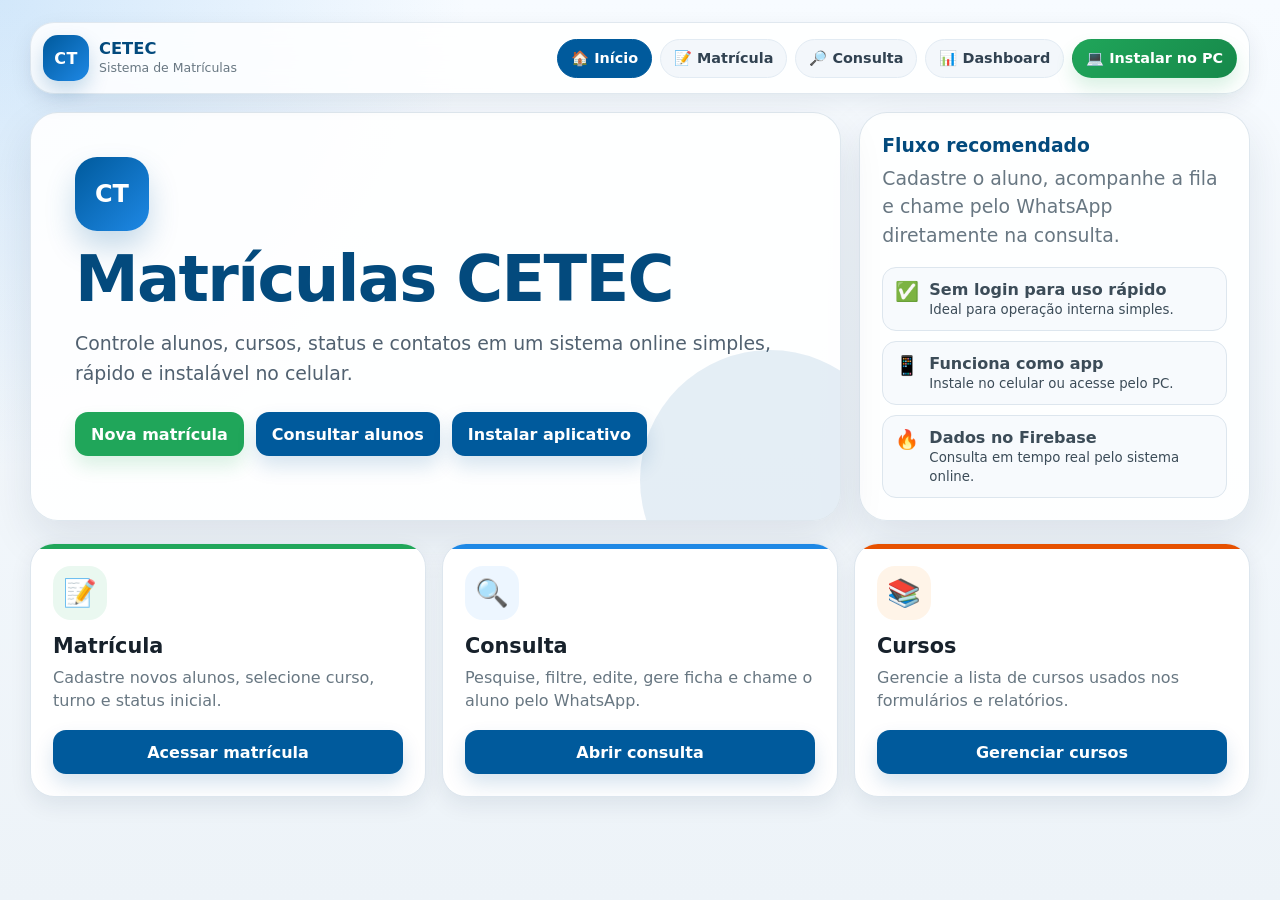
==== commit a2e86660: "Add files via upload" ====
--- a/index.html
+++ b/index.html
@@ -5,9 +5,9 @@
   <meta name="viewport" content="width=device-width, initial-scale=1.0">
   <meta name="theme-color" content="#005a9c">
   <title>CETEC - Sistema de Matrículas</title>
-  <link rel="manifest" href="manifest.json">
-  <link rel="icon" href="icon-192.png">
-  <link rel="stylesheet" href="style.css">
+  <link rel="manifest" href="manifest.json?v=20260713-pc-install-1">
+  <link rel="icon" href="icon-192.png?v=20260713-pc-install-1">
+  <link rel="stylesheet" href="style.css?v=20260713-pc-install-1">
 </head>
 <body class="home-page">
   <header class="topbar">
@@ -32,7 +32,7 @@
         <div class="hero-actions">
           <a class="btn btn-positivo" href="matricula.html">Nova matrícula</a>
           <a class="btn btn-link" href="consulta.html">Consultar alunos</a>
-          <button id="installButton" class="install-btn oculto" type="button">Instalar aplicativo</button>
+          <button id="installButton" data-install-button="true" class="install-btn" type="button">💻 Instalar aplicativo</button>
         </div>
       </div>
 
@@ -74,7 +74,7 @@
   </main>
 
   <script type="module">
-    import "./pwa.js";
+    import "./pwa.js?v=20260713-pc-install-1";
     const ir = (id, url) => {
       const el = document.getElementById(id);
       el.onclick = () => window.location.href = url;
--- a/style.css
+++ b/style.css
@@ -85,6 +85,7 @@
   flex-wrap: wrap;
 }
 .nav-pills a,
+.nav-pills .nav-install-btn,
 .header-link {
   display: inline-flex;
   align-items: center;
@@ -101,8 +102,17 @@
   transition: .18s ease;
 }
 .nav-pills a:hover,
+.nav-pills .nav-install-btn:hover,
 .header-link:hover { background: var(--primary-50); color: var(--primary); transform: translateY(-1px); }
 .nav-pills a.active { background: var(--primary); color: #fff; border-color: var(--primary); }
+.nav-pills .nav-install-btn {
+  background: linear-gradient(135deg, var(--success), #16884a);
+  color: #fff;
+  border-color: transparent;
+  cursor: pointer;
+  box-shadow: 0 10px 18px rgba(32,166,90,.16);
+}
+.nav-pills .nav-install-btn:hover { background: linear-gradient(135deg, #16884a, var(--success)); color: #fff; }
 
 .app-main,
 .home-shell,
